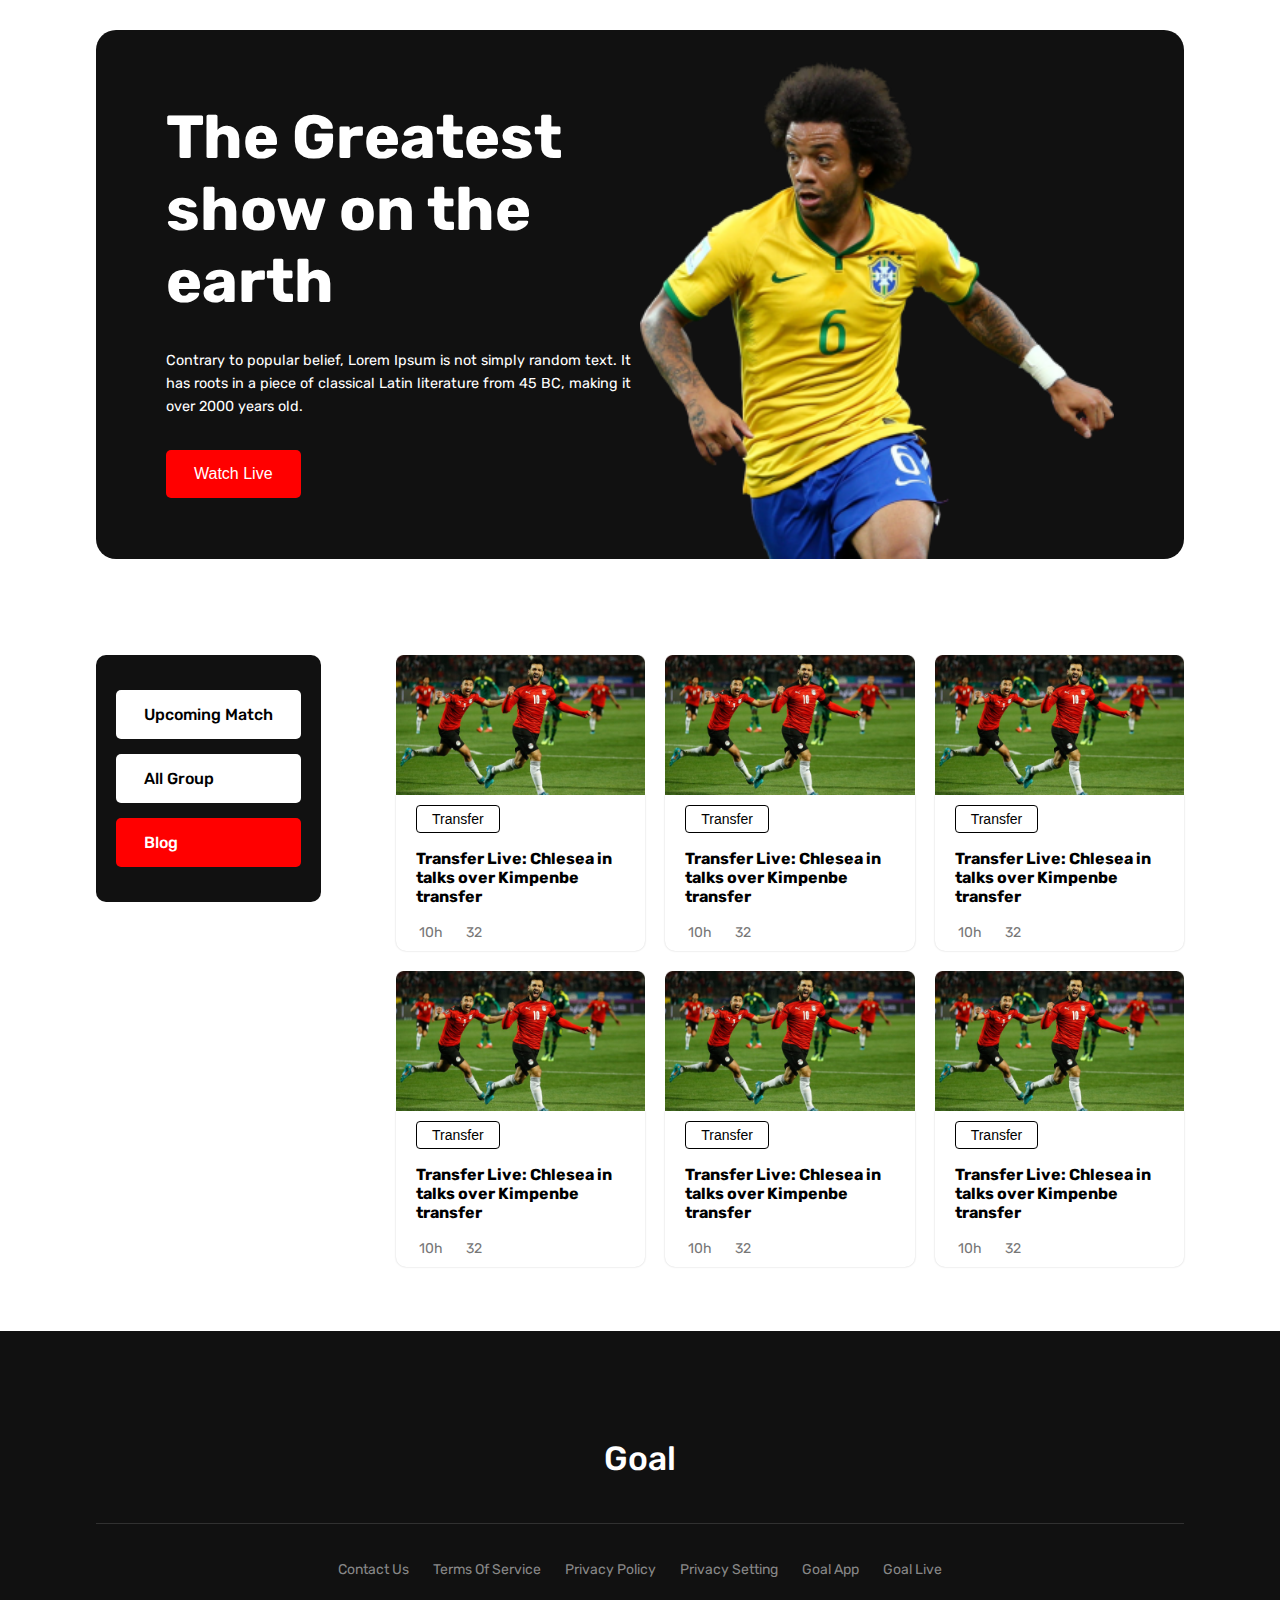
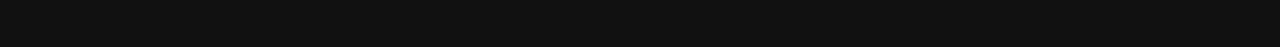
==== index.html @ 66a44cc9 "first part complete without responsive" ====
<!DOCTYPE html>
<html lang="en">
  <head>
    <meta charset="UTF-8" />
    <meta http-equiv="X-UA-Compatible" content="IE=edge" />
    <meta name="viewport" content="width=device-width, initial-scale=1.0" />
    <title>World Cup 2022</title>
    <!-- font awesome -->
    <link
      rel="stylesheet"
      href="https://cdnjs.cloudflare.com/ajax/libs/font-awesome/6.1.1/css/all.min.css"
      integrity="sha512-KfkfwYDsLkIlwQp6LFnl8zNdLGxu9YAA1QvwINks4PhcElQSvqcyVLLD9aMhXd13uQjoXtEKNosOWaZqXgel0g=="
      crossorigin="anonymous"
      referrerpolicy="no-referrer"
    />

    <!-- css stylesheet -->
    <link rel="stylesheet" href="css/style.css" />
  </head>
  <body>
    <header>
      <div class="container">
        <!-- banner section -->
        <div id="banner">
          <div id="banner-text" class="one-half">
            <h1 class="title banner-title">The Greatest show on the earth</h1>
            <p class="banner-subtitle">
              Contrary to popular belief, Lorem Ipsum is not simply random text.
              It has roots in a piece of classical Latin literature from 45 BC,
              making it over 2000 years old.
            </p>
            <button class="btn banner-btn">
              Watch Live <i class="fa-solid fa-arrow-right"></i>
            </button>
          </div>
          <div id="banner-img" class="one-half">
            <img src="images/banner-img.png" alt="Top Banner" />
          </div>
        </div>
      </div>
    </header>
    <main>
      <section>
        <div class="container">
          <!-- blog section -->
          <div id="blog-categories">
            <div id="tab-menu">
              <div class="menu">
                <a href="#" class="btn menu-btn">Upcoming Match</a>
                <a href="#" class="btn menu-btn">All Group</a>
                <a href="#" class="btn menu-btn current">Blog</a>
              </div>
            </div>
            <div id="blogs">
              <div class="blog">
                <div class="card-img">
                  <img src="images/blog-img.png" alt="Blog Image" />
                </div>
                <div class="card-body">
                  <button class="transfer-btn">Transfer</button>
                  <h3 class="card-title">
                    Transfer Live: Chlesea in talks over Kimpenbe transfer
                  </h3>
                  <div class="card-footer">
                    <div class="duration">
                      <span><i class="fa-solid fa-clock"></i> 10h</span>
                    </div>
                    <div class="comments">
                      <span><i class="fa-solid fa-message"></i> 32</span>
                    </div>
                  </div>
                </div>
              </div>
              <!-- all blogs -->
              <div class="blog">
                <div class="card-img">
                  <img src="images/blog-img.png" alt="Blog Image" />
                </div>
                <div class="card-body">
                  <button class="transfer-btn">Transfer</button>
                  <h3 class="card-title">
                    Transfer Live: Chlesea in talks over Kimpenbe transfer
                  </h3>
                  <div class="card-footer">
                    <div class="duration">
                      <span><i class="fa-solid fa-clock"></i> 10h</span>
                    </div>
                    <div class="comments">
                      <span><i class="fa-solid fa-message"></i> 32</span>
                    </div>
                  </div>
                </div>
              </div>
              <div class="blog">
                <div class="card-img">
                  <img src="images/blog-img.png" alt="Blog Image" />
                </div>
                <div class="card-body">
                  <button class="transfer-btn">Transfer</button>
                  <h3 class="card-title">
                    Transfer Live: Chlesea in talks over Kimpenbe transfer
                  </h3>
                  <div class="card-footer">
                    <div class="duration">
                      <span><i class="fa-solid fa-clock"></i> 10h</span>
                    </div>
                    <div class="comments">
                      <span><i class="fa-solid fa-message"></i> 32</span>
                    </div>
                  </div>
                </div>
              </div>
              <div class="blog">
                <div class="card-img">
                  <img src="images/blog-img.png" alt="Blog Image" />
                </div>
                <div class="card-body">
                  <button class="transfer-btn">Transfer</button>
                  <h3 class="card-title">
                    Transfer Live: Chlesea in talks over Kimpenbe transfer
                  </h3>
                  <div class="card-footer">
                    <div class="duration">
                      <span><i class="fa-solid fa-clock"></i> 10h</span>
                    </div>
                    <div class="comments">
                      <span><i class="fa-solid fa-message"></i> 32</span>
                    </div>
                  </div>
                </div>
              </div>
              <div class="blog">
                <div class="card-img">
                  <img src="images/blog-img.png" alt="Blog Image" />
                </div>
                <div class="card-body">
                  <button class="transfer-btn">Transfer</button>
                  <h3 class="card-title">
                    Transfer Live: Chlesea in talks over Kimpenbe transfer
                  </h3>
                  <div class="card-footer">
                    <div class="duration">
                      <span><i class="fa-solid fa-clock"></i> 10h</span>
                    </div>
                    <div class="comments">
                      <span><i class="fa-solid fa-message"></i> 32</span>
                    </div>
                  </div>
                </div>
              </div>
              <div class="blog">
                <div class="card-img">
                  <img src="images/blog-img.png" alt="Blog Image" />
                </div>
                <div class="card-body">
                  <button class="transfer-btn">Transfer</button>
                  <h3 class="card-title">
                    Transfer Live: Chlesea in talks over Kimpenbe transfer
                  </h3>
                  <div class="card-footer">
                    <div class="duration">
                      <span><i class="fa-solid fa-clock"></i> 10h</span>
                    </div>
                    <div class="comments">
                      <span><i class="fa-solid fa-message"></i> 32</span>
                    </div>
                  </div>
                </div>
              </div>
            </div>
          </div>
        </div>
      </section>
    </main>
    <footer>
      <div class="container">
        <!-- footer section -->
        <h4 class="section-title">Goal</h4>
        <hr />
        <!-- footer menu -->
        <div class="footer-menu">
          <a href="">Contact us</a>
          <a href="">Terms of service</a>
          <a href="">Privacy policy</a>
          <a href="">Privacy setting</a>
          <a href="">Goal app</a>
          <a href="">Goal live</a>
        </div>
      </div>
    </footer>
  </body>
</html>
---- css/style.css ----
/* custom fonts */
@import url("https://fonts.googleapis.com/css2?family=Lobster&family=Rubik:wght@400;500;600;700&display=swap");

body {
  font-family: "Rubik", sans-serif;
  margin: 0;
}
.container {
  width: 85%;
  margin: auto;
}

/* banner styles */
header {
  padding-bottom: 6rem;
}
#banner {
  display: flex;
  justify-content: space-between;
  background: #111;
  color: #fff;
  margin-top: 30px;
  padding: 30px 70px 0 70px;
  border-radius: 20px;
}
.one-half {
  width: 50%;
}
#banner-text .title {
  font-size: 3.8em;
  margin-bottom: 0;
}
#banner-text .banner-subtitle {
  font-size: 0.9em;
  line-height: 1.6em;
  margin: 2rem 0;
}
.btn {
  border: none;
  padding: 15px 28px;
  background: red;
  border-radius: 5px;
  color: #fff;
  font-weight: 500;
  font-size: 1em;
}

#banner-img img {
  width: 100%;
  display: block;
}

/* blog categories styles */
#blog-categories {
  display: grid;
  grid-template-columns: 300px 1fr;
  padding: 0 0 4rem 0;
}
.menu {
  background: #111;
  display: inline-block;
  padding: 20px;
  border-radius: 10px;
}
.menu-btn {
  text-decoration: none;
  display: inline-block;
  font-weight: 500;
  display: flex;
  flex-direction: column;
  margin: 15px 0;
  background-color: #fff;
  color: #000;
}
.current {
  background-color: red;
  color: #fff;
}
.card-img img {
  width: 100%;
  display: block;
}
.card-body {
  padding: 10px 20px;
  box-shadow: 0 0 2px rgba(0, 0, 0, 0.2);
  border-radius: 0 0 10px 10px;
}
#blogs {
  display: grid;
  grid-template-columns: repeat(3, 1fr);
  gap: 20px;
}
#blogs .transfer-btn {
  background: transparent;
  font-weight: 400;
  border: 1px solid black;
  border-radius: 4px;
  font-size: 14px;
  padding: 5px 15px;
  cursor: pointer;
}
.card-title {
  font-size: 1em;
}
.card-footer {
  display: flex;
  gap: 20px;
}
.card-footer span {
  color: #777;
  font-size: 14px;
}
.card-footer span i {
  margin-right: 3px;
}

/* footer styles  */
footer {
  text-align: center;
  background-color: #111;
  padding: 4rem 0;
}
footer .section-title {
  color: #fff;
  font-size: 2.1em;
  font-weight: 500;
}
footer hr {
  border: 1px solid rgba(241, 241, 241, 0.144);
  border-top: 0;
  border-left: 0;
  border-right: 0;
}
.footer-menu {
  margin-top: 2rem;
}
.footer-menu a {
  text-decoration: none;
  color: #fff;
  display: inline-block;
  padding: 5px 10px;
  text-transform: capitalize;
  font-size: 14px;
  color: #888;
}
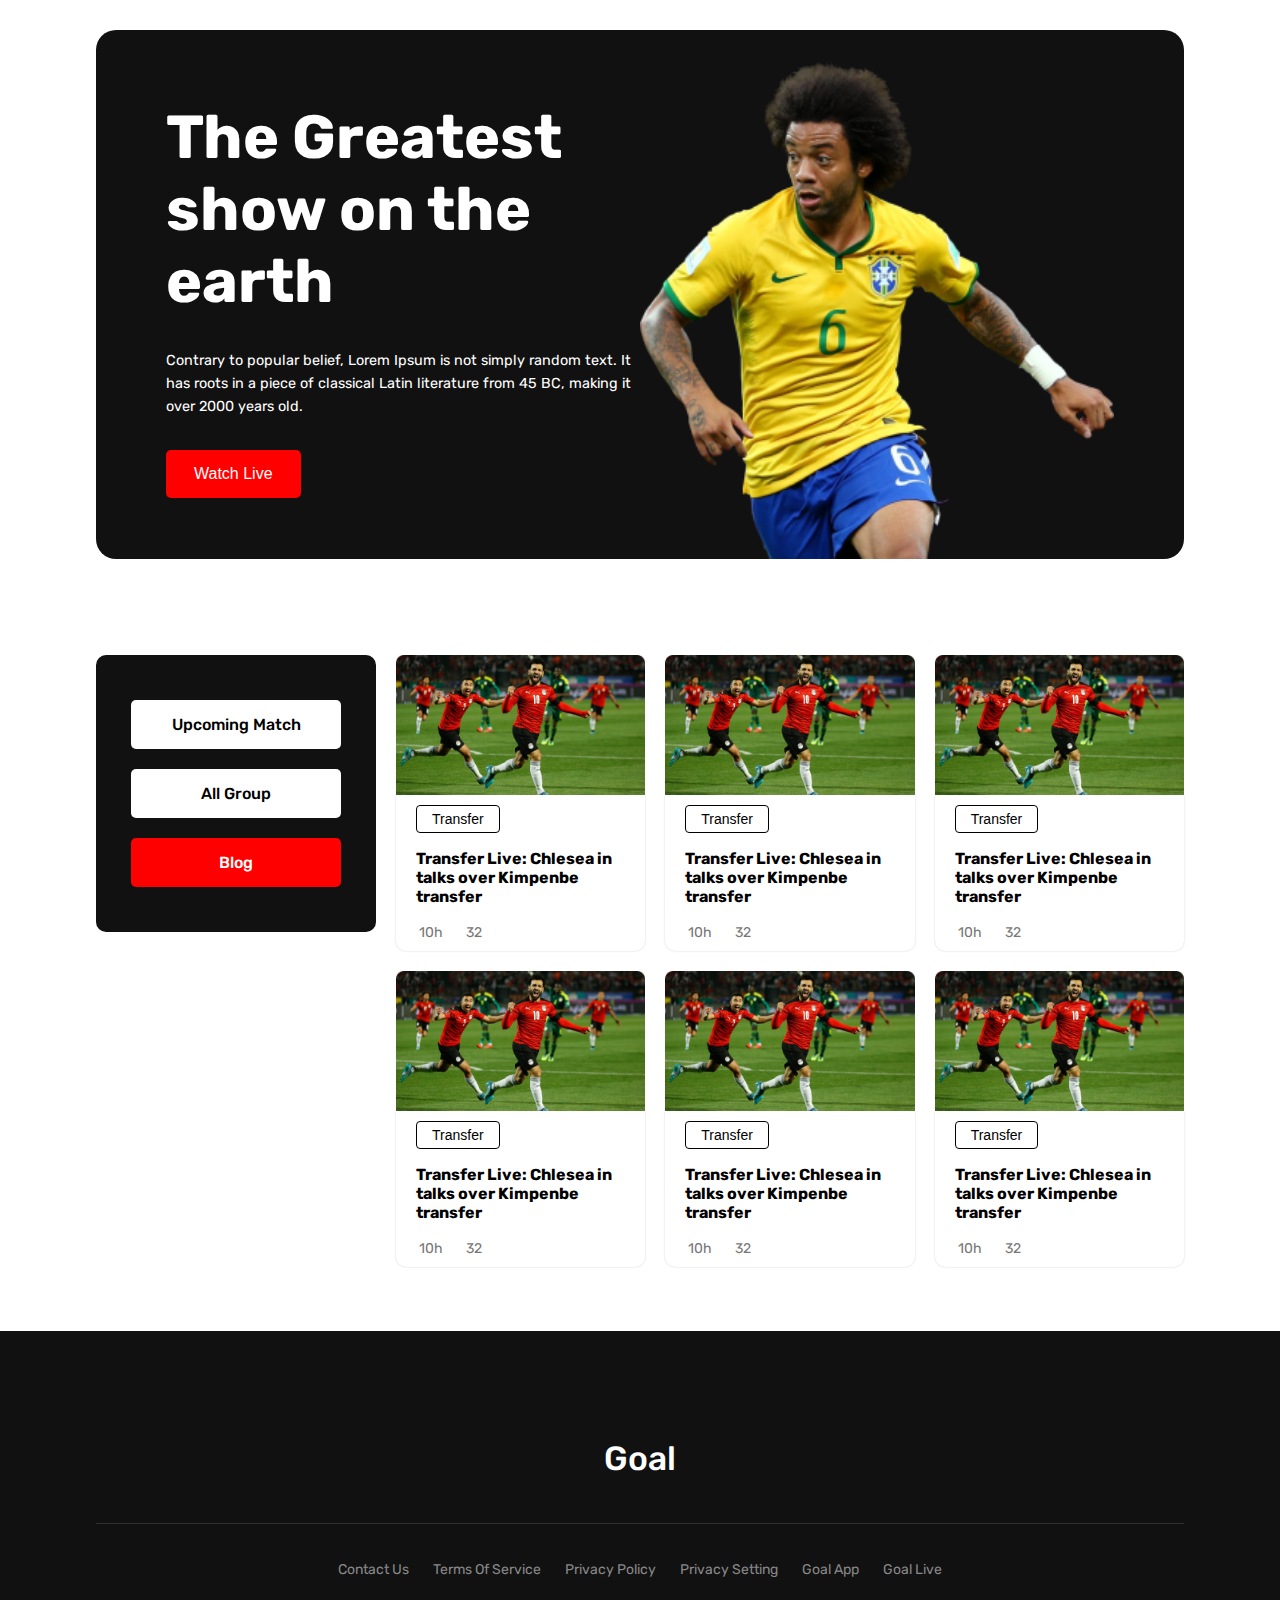
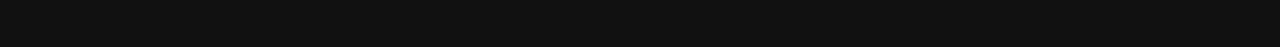
==== commit d73f0c67: "make resposive for tablet" ====
--- a/index.html
+++ b/index.html
@@ -4,7 +4,7 @@
     <meta charset="UTF-8" />
     <meta http-equiv="X-UA-Compatible" content="IE=edge" />
     <meta name="viewport" content="width=device-width, initial-scale=1.0" />
-    <title>World Cup 2022</title>
+    <title>Goal 2022</title>
     <!-- font awesome -->
     <link
       rel="stylesheet"
@@ -25,6 +25,11 @@
           <div id="banner-text" class="one-half">
             <h1 class="title banner-title">The Greatest show on the earth</h1>
             <p class="banner-subtitle">
+              Contrary to popular belief, Lorem Ipsum is not simply random text.
+              It has roots in a piece of classical Latin literature from 45 BC,
+              making it over 2000 years old.
+            </p>
+            <p class="banner-subtitle truncate">
               Contrary to popular belief, Lorem Ipsum is not simply random text.
               It has roots in a piece of classical Latin literature from 45 BC,
               making it over 2000 years old.
--- a/css/style.css
+++ b/css/style.css
@@ -1,6 +1,7 @@
 /* custom fonts */
 @import url("https://fonts.googleapis.com/css2?family=Lobster&family=Rubik:wght@400;500;600;700&display=swap");
 
+/* utilities */
 body {
   font-family: "Rubik", sans-serif;
   margin: 0;
@@ -35,6 +36,16 @@
   line-height: 1.6em;
   margin: 2rem 0;
 }
+#banner-text .truncate {
+  font-size: 0.9em;
+  line-height: 1.6em;
+  margin: 2rem 0;
+  overflow: hidden;
+  text-overflow: ellipsis;
+  width: 200px;
+  white-space: nowrap;
+  display: none;
+}
 .btn {
   border: none;
   padding: 15px 28px;
@@ -58,19 +69,19 @@
 }
 .menu {
   background: #111;
-  display: inline-block;
-  padding: 20px;
+  display: flex;
+  flex-direction: column;
+  margin-right: 20px;
+  padding: 35px;
   border-radius: 10px;
 }
 .menu-btn {
   text-decoration: none;
-  display: inline-block;
   font-weight: 500;
-  display: flex;
-  flex-direction: column;
-  margin: 15px 0;
+  margin: 10px 0;
   background-color: #fff;
   color: #000;
+  text-align: center;
 }
 .current {
   background-color: red;
@@ -143,3 +154,33 @@
   font-size: 14px;
   color: #888;
 }
+
+/* media queries */
+@media only screen and (min-width: 688px) and (max-width: 992px) {
+  #banner-text .title {
+    font-size: 2.8em;
+  }
+  #banner-text .banner-subtitle {
+    display: none;
+  }
+  #banner-text .truncate {
+    display: block;
+  }
+  #blog-categories {
+    display: inherit;
+  }
+  .menu {
+    background: transparent;
+    display: flex;
+    flex-direction: row;
+    gap: 10px;
+    padding: 0 0 35px 0;
+  }
+  .menu-btn {
+    width: 100%;
+    border: 1px solid #ccc;
+  }
+  #blogs {
+    grid-template-columns: repeat(2, 1fr);
+  }
+}
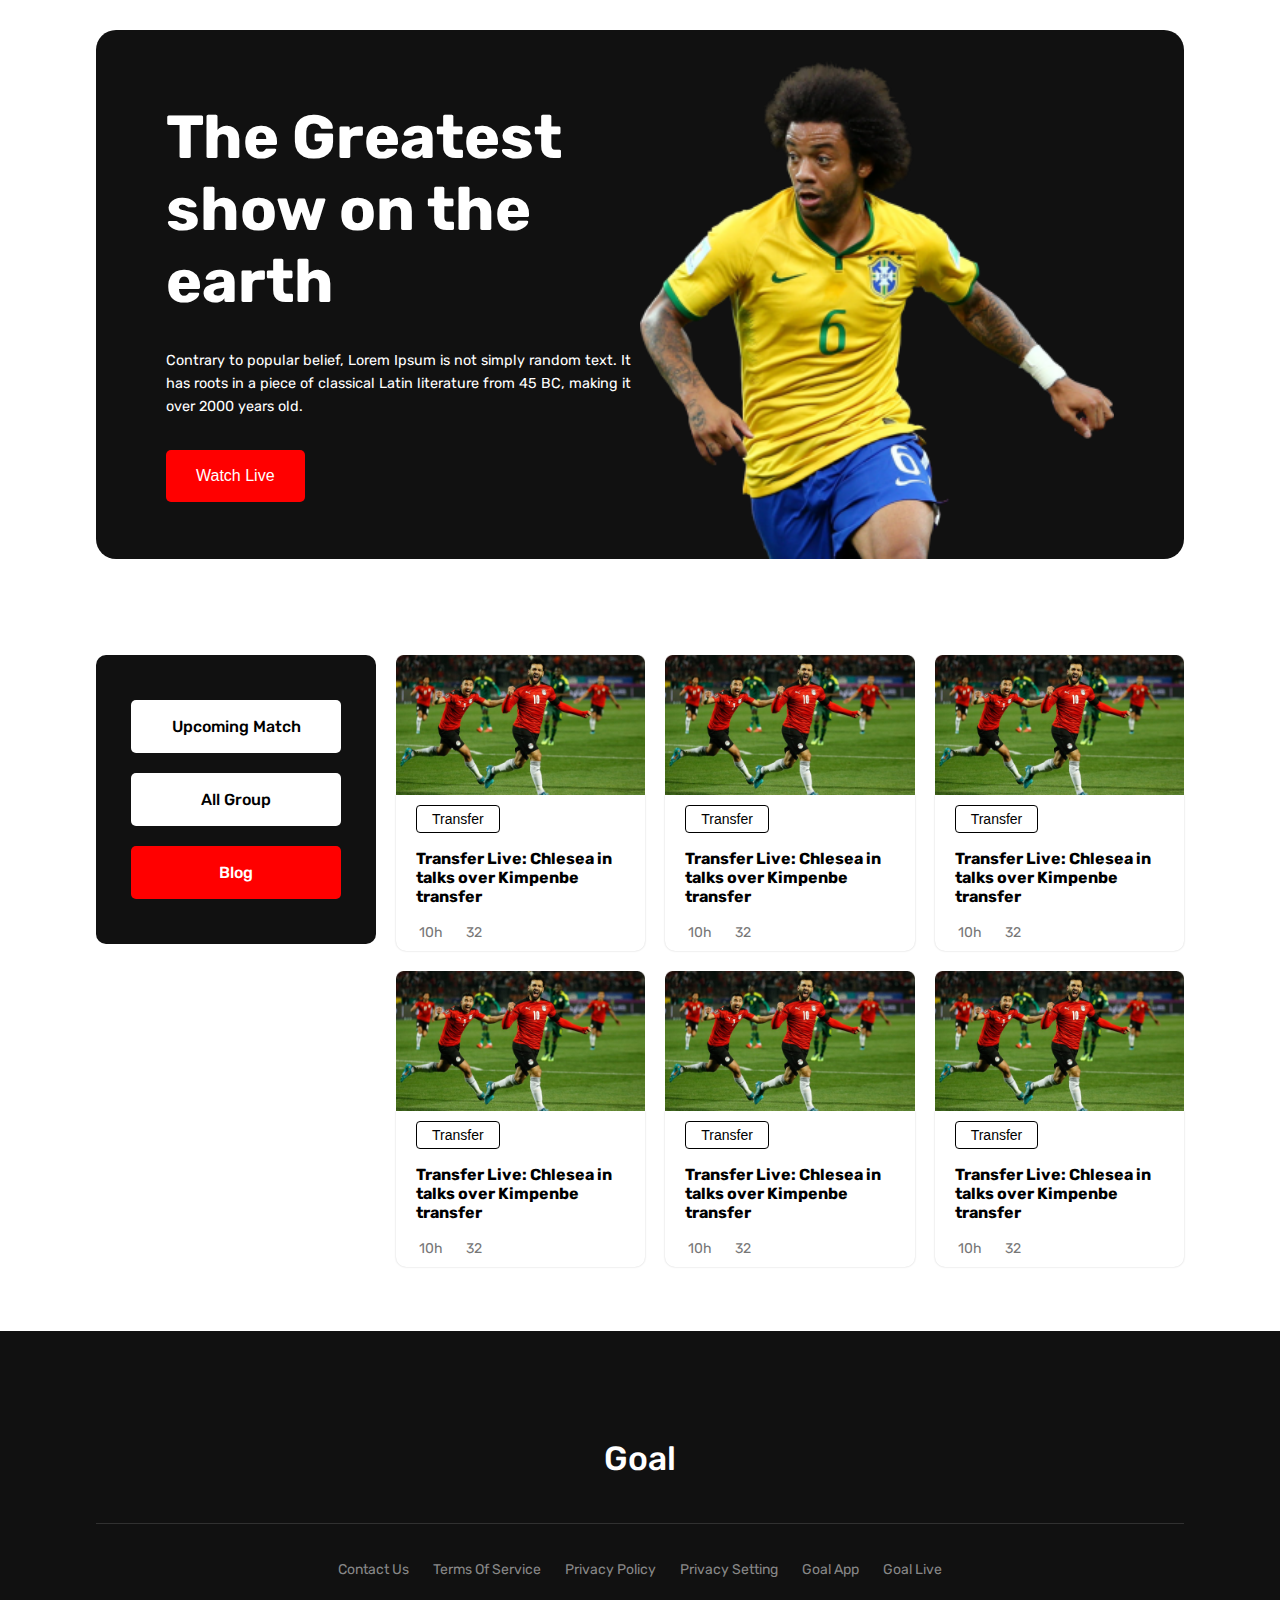
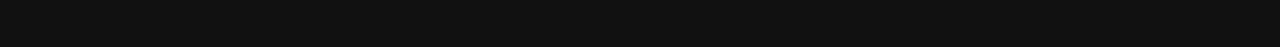
==== commit cdfc66a5: "fix hover effect" ====
--- a/index.html
+++ b/index.html
@@ -51,11 +51,14 @@
           <div id="blog-categories">
             <div id="tab-menu">
               <div class="menu">
-                <a href="#" class="btn menu-btn">Upcoming Match</a>
+                <a href="/upcoming-match.html" class="btn menu-btn"
+                  >Upcoming Match</a
+                >
                 <a href="#" class="btn menu-btn">All Group</a>
                 <a href="#" class="btn menu-btn current">Blog</a>
               </div>
             </div>
+            <!-- all blogs -->
             <div id="blogs">
               <div class="blog">
                 <div class="card-img">
@@ -76,7 +79,6 @@
                   </div>
                 </div>
               </div>
-              <!-- all blogs -->
               <div class="blog">
                 <div class="card-img">
                   <img src="images/blog-img.png" alt="Blog Image" />
@@ -174,6 +176,7 @@
               </div>
             </div>
           </div>
+          <button class="view-all btn view-btn">View All</button>
         </div>
       </section>
     </main>
--- a/css/style.css
+++ b/css/style.css
@@ -54,15 +54,28 @@
   color: #fff;
   font-weight: 500;
   font-size: 1em;
-}
-
+  cursor: pointer;
+  border: 2px solid transparent;
+  transition: all 0.5s;
+}
+.banner-btn:hover {
+  background-color: transparent;
+  border: 2px solid red;
+}
+.banner-btn i {
+  transition: all 0.5s;
+}
+.banner-btn:hover i {
+  transform: translateX(5px);
+}
 #banner-img img {
   width: 100%;
   display: block;
 }
 
 /* blog categories styles */
-#blog-categories {
+#blog-categories,
+#upcoming-match {
   display: grid;
   grid-template-columns: 300px 1fr;
   padding: 0 0 4rem 0;
@@ -96,7 +109,8 @@
   box-shadow: 0 0 2px rgba(0, 0, 0, 0.2);
   border-radius: 0 0 10px 10px;
 }
-#blogs {
+#blogs,
+#matchs {
   display: grid;
   grid-template-columns: repeat(3, 1fr);
   gap: 20px;
@@ -124,6 +138,40 @@
 .card-footer span i {
   margin-right: 3px;
 }
+.view-btn {
+  text-align: center;
+  display: none;
+  margin: 0 auto;
+  margin-bottom: 4rem;
+}
+/* upcoming match styles */
+
+.match {
+  padding: 30px 20px;
+  box-shadow: 0 0 2px rgba(0, 0, 0, 0.2);
+  border-radius: 10px;
+}
+.match .match-team-flag {
+  display: flex;
+  justify-content: center;
+  align-items: center;
+  gap: 20px;
+  font-size: 1.1em;
+  font-weight: bold;
+}
+.match .match-team-info {
+  display: flex;
+  justify-content: center;
+  align-items: center;
+  gap: 20px;
+  font-size: 1.2em;
+  font-weight: bold;
+}
+.match-time {
+  text-align: center;
+  font-size: 0.9em;
+  color: #555;
+}
 
 /* footer styles  */
 footer {
@@ -156,6 +204,51 @@
 }
 
 /* media queries */
+@media only screen and (max-width: 688px) {
+  #banner {
+    display: block;
+  }
+  .one-half {
+    width: 100%;
+  }
+  #banner-text .title {
+    font-size: 2.8em;
+  }
+  #banner-text .banner-subtitle {
+    display: none;
+  }
+  #banner-text .truncate {
+    display: block;
+  }
+  #banner .btn {
+    margin-bottom: 20px;
+  }
+  #blog-categories,
+  #upcoming-match {
+    display: inherit;
+  }
+  .menu {
+    background: transparent;
+    display: flex;
+    padding: 0 0 35px 0;
+    justify-content: center;
+    align-items: center;
+  }
+  .menu-btn {
+    border: 1px solid #ccc;
+    font-size: 1.3em;
+  }
+  #blogs,
+  #matchs {
+    grid-template-columns: 1fr;
+  }
+  .footer-menu a {
+    display: block;
+    font-size: 1.1em;
+  }
+}
+
+/* responsive for tablet device */
 @media only screen and (min-width: 688px) and (max-width: 992px) {
   #banner-text .title {
     font-size: 2.8em;
@@ -166,7 +259,8 @@
   #banner-text .truncate {
     display: block;
   }
-  #blog-categories {
+  #blog-categories,
+  #upcoming-match {
     display: inherit;
   }
   .menu {
@@ -180,7 +274,11 @@
     width: 100%;
     border: 1px solid #ccc;
   }
-  #blogs {
+  .view-btn {
+    display: block;
+  }
+  #blogs,
+  #matchs {
     grid-template-columns: repeat(2, 1fr);
   }
 }
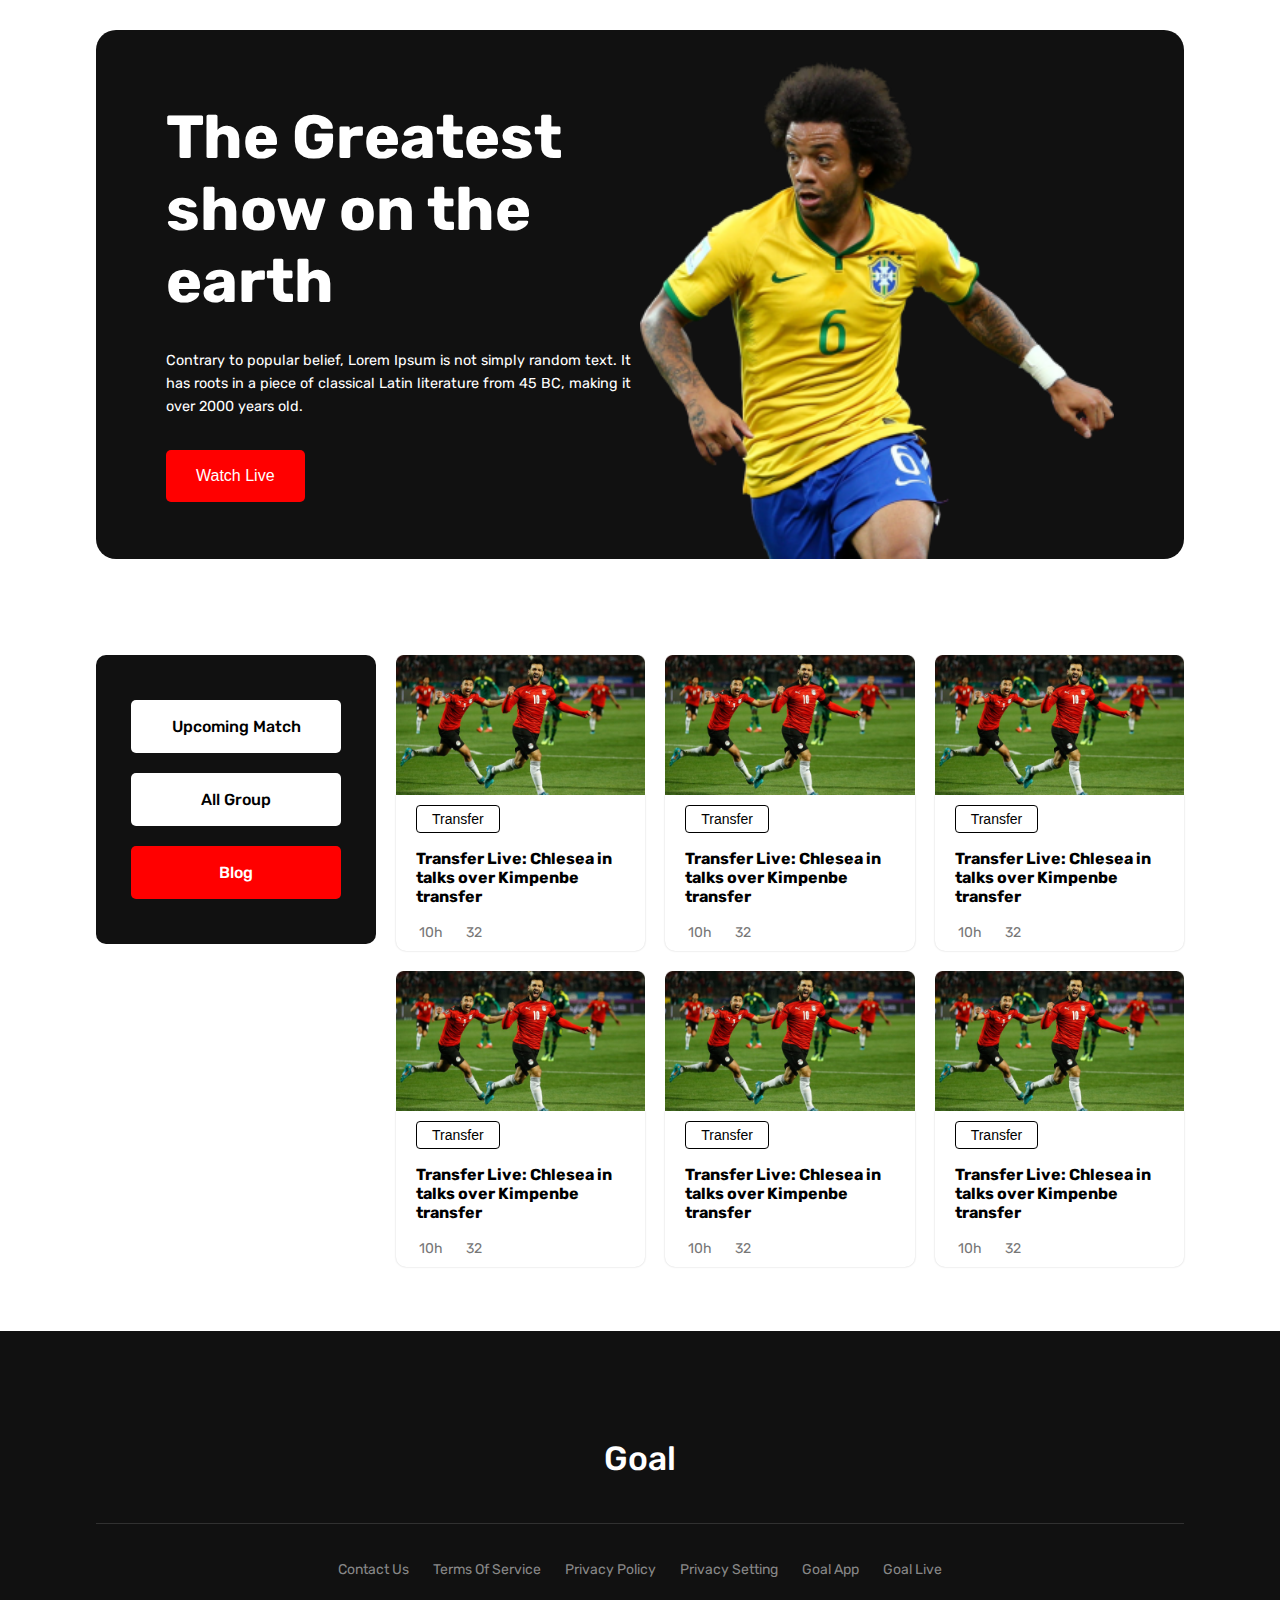
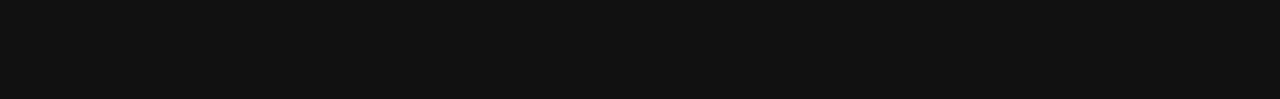
==== commit 522a2c98: "add social icon" ====
--- a/index.html
+++ b/index.html
@@ -51,7 +51,7 @@
           <div id="blog-categories">
             <div id="tab-menu">
               <div class="menu">
-                <a href="/upcoming-match.html" class="btn menu-btn"
+                <a href="another page/upcoming-match.html" class="btn menu-btn"
                   >Upcoming Match</a
                 >
                 <a href="#" class="btn menu-btn">All Group</a>
@@ -194,6 +194,15 @@
           <a href="">Goal app</a>
           <a href="">Goal live</a>
         </div>
+        <div class="social">
+          <a href="https://www.facebook.com/"
+            ><i class="fab fa-facebook-f"></i
+          ></a>
+          <a href="https://twitter.com"><i class="fa-brands fa-twitter"></i></a>
+          <a href="https://www.instagram.com/"
+            ><i class="fab fa-instagram"></i
+          ></a>
+        </div>
       </div>
     </footer>
   </body>
--- a/css/style.css
+++ b/css/style.css
@@ -202,6 +202,17 @@
   font-size: 14px;
   color: #888;
 }
+.social {
+  margin-top: 2rem;
+}
+.social a {
+  text-decoration: none;
+}
+.social a i {
+  color: #fff;
+  font-size: 1.1em;
+  margin: 0 10px;
+}
 
 /* media queries */
 @media only screen and (max-width: 688px) {
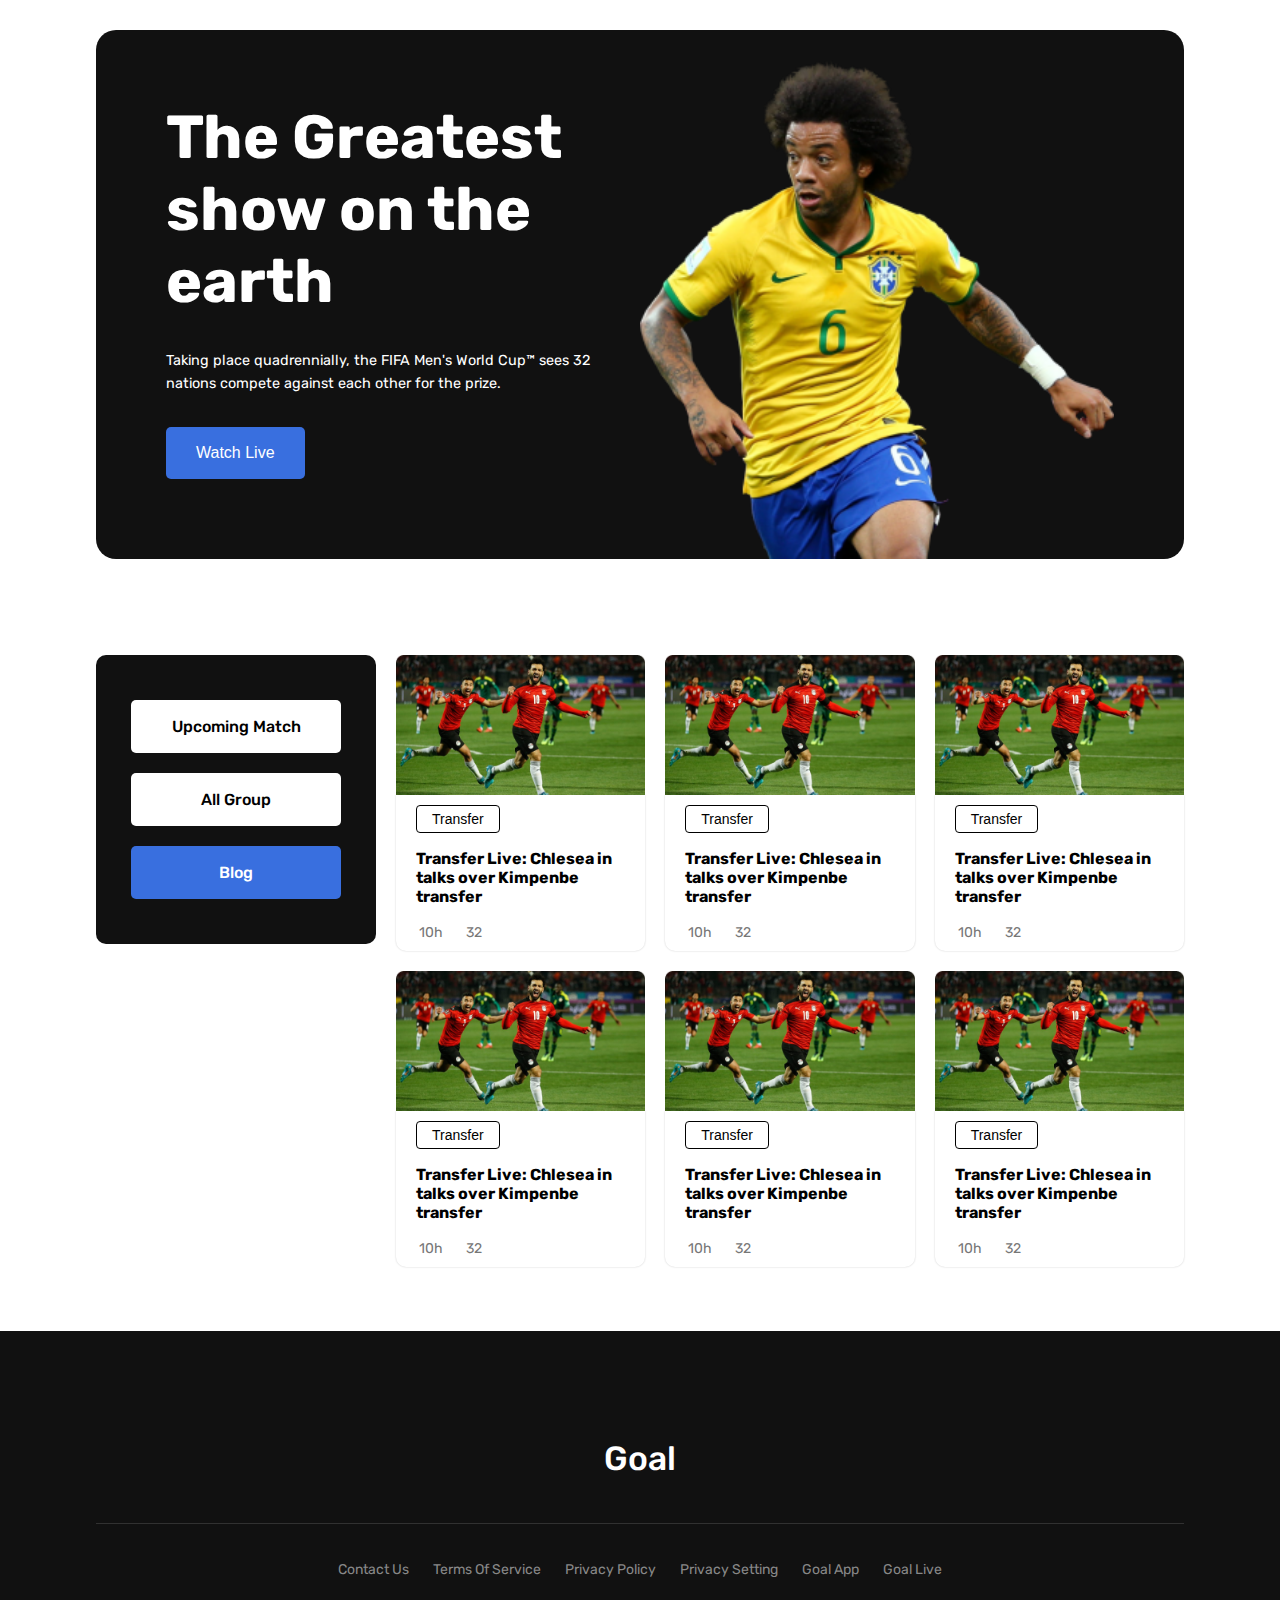
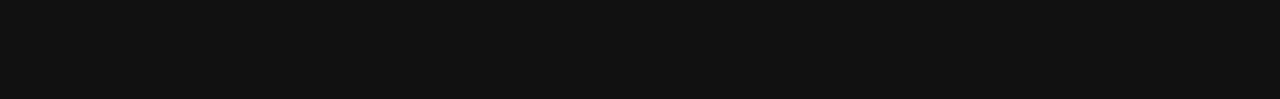
==== commit d6eba66b: "some changes" ====
--- a/index.html
+++ b/index.html
@@ -5,6 +5,8 @@
     <meta http-equiv="X-UA-Compatible" content="IE=edge" />
     <meta name="viewport" content="width=device-width, initial-scale=1.0" />
     <title>Goal 2022</title>
+    <!-- favicon -->
+    <link rel="icon" type="image/png" href="images/favicon.png" />
     <!-- font awesome -->
     <link
       rel="stylesheet"
@@ -25,14 +27,12 @@
           <div id="banner-text" class="one-half">
             <h1 class="title banner-title">The Greatest show on the earth</h1>
             <p class="banner-subtitle">
-              Contrary to popular belief, Lorem Ipsum is not simply random text.
-              It has roots in a piece of classical Latin literature from 45 BC,
-              making it over 2000 years old.
+              Taking place quadrennially, the FIFA Men's World Cup™ sees 32
+              nations compete against each other for the prize.
             </p>
             <p class="banner-subtitle truncate">
-              Contrary to popular belief, Lorem Ipsum is not simply random text.
-              It has roots in a piece of classical Latin literature from 45 BC,
-              making it over 2000 years old.
+              Taking place quadrennially, the FIFA Men's World Cup™ sees 32
+              nations compete against each other for the prize.
             </p>
             <button class="btn banner-btn">
               Watch Live <i class="fa-solid fa-arrow-right"></i>
--- a/css/style.css
+++ b/css/style.css
@@ -49,7 +49,7 @@
 .btn {
   border: none;
   padding: 15px 28px;
-  background: red;
+  background: #396fdf;
   border-radius: 5px;
   color: #fff;
   font-weight: 500;
@@ -60,7 +60,7 @@
 }
 .banner-btn:hover {
   background-color: transparent;
-  border: 2px solid red;
+  border: 2px solid #396fdf;
 }
 .banner-btn i {
   transition: all 0.5s;
@@ -97,7 +97,7 @@
   text-align: center;
 }
 .current {
-  background-color: red;
+  background-color: #396fdf;
   color: #fff;
 }
 .card-img img {
@@ -212,6 +212,10 @@
   color: #fff;
   font-size: 1.1em;
   margin: 0 10px;
+  transition: all 0.5s;
+}
+.social a i:hover {
+  color: #396fdf;
 }
 
 /* media queries */
